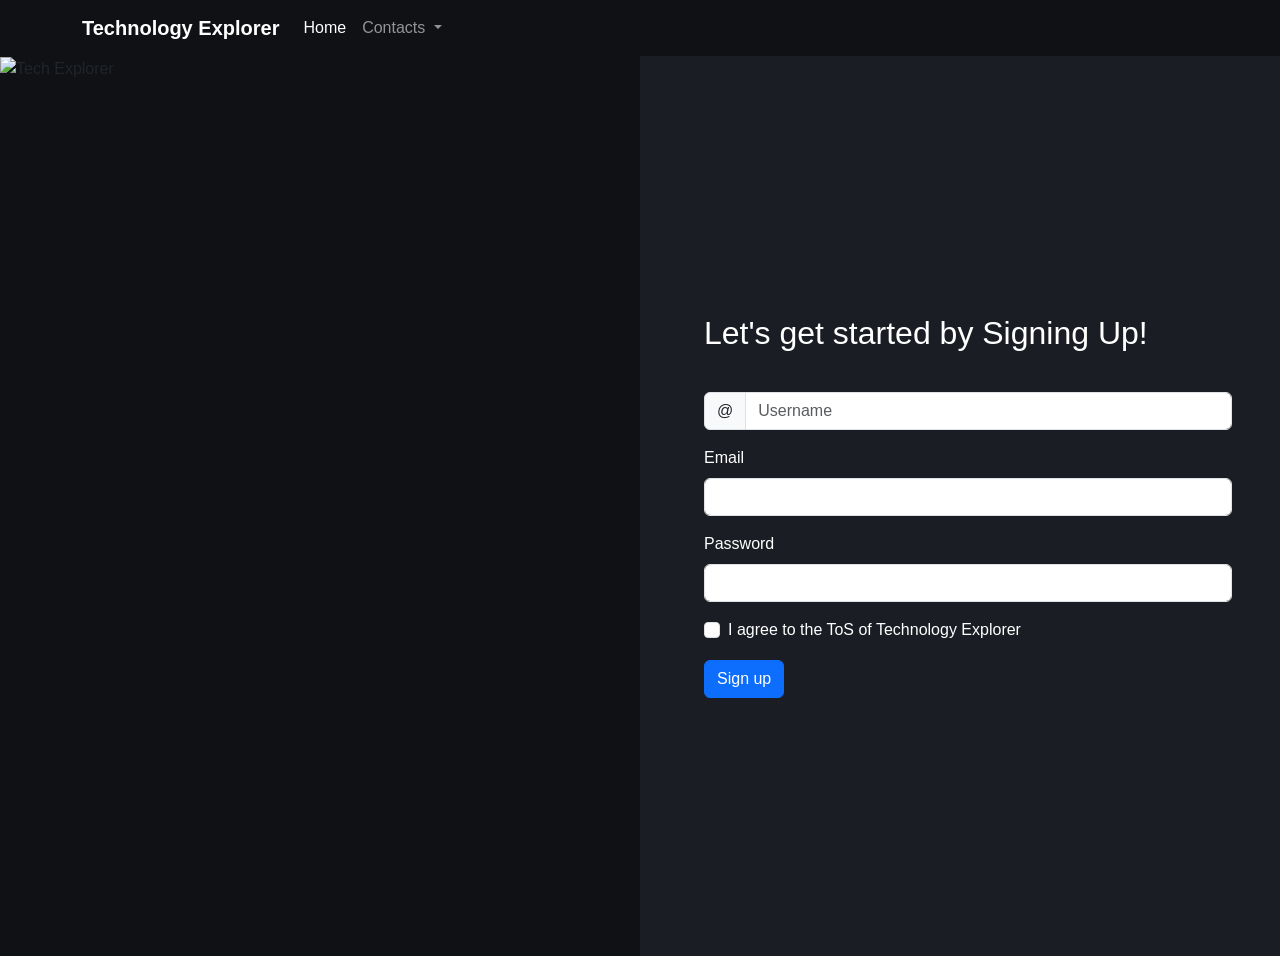
==== index.html @ 19c0ed14 "Add files via upload" ====
<!DOCTYPE html>
<html lang="en">

<head>
    <meta charset="UTF-8">
    <meta name="viewport" content="width=device-width, initial-scale=1.0">
    <title>Register</title>
    <link rel="stylesheet" href="style2.css">
    <link href="https://cdn.jsdelivr.net/npm/bootstrap@5.3.8/dist/css/bootstrap.min.css" rel="stylesheet"
        integrity="sha384-sRIl4kxILFvY47J16cr9ZwB07vP4J8+LH7qKQnuqkuIAvNWLzeN8tE5YBujZqJLB" crossorigin="anonymous">

    <style>
        * {
            font-family: 'Segoe UI', Tahoma, Geneva, Verdana, sans-serif;
        }

        .bg-dark-tech {
            background-color: #0f1115;
        }

        body {
            background-color: #0f1115;
        }

        .bg-dark-secondary {
            background-color: #1a1d23;
        }
    </style>
</head>

<body>
    <nav class="navbar navbar-expand-lg navbar-dark bg-dark-tech sticky-top">
        <!--
      navbar-dark -> use white text for nav
      bg-dark-tech -> custom dark background
      sticky-top -> keep navbar fixed
    -->
        <div class="container">
            <a class="navbar-brand fw-semibold" href="#">Technology Explorer</a>

            <button class="navbar-toggler border-0" type="button" data-bs-toggle="collapse"
                data-bs-target="#navbarSupportedContent" aria-controls="navbarSupportedContent" aria-expanded="false"
                aria-label="Toggle navigation">
                <span class="navbar-toggler-icon"></span>
            </button>

            <div class="collapse navbar-collapse" id="navbarSupportedContent">
                <ul class="navbar-nav d-flex w-100">
                    <li class="nav-item">
                        <a class="nav-link active" aria-current="page" href="#">Home</a>
                    </li>

                    <li class="nav-item dropdown">
                        <a class="nav-link dropdown-toggle" href="#" role="button" data-bs-toggle="dropdown"
                            aria-expanded="false">
                            Contacts
                        </a>
                        <ul class="dropdown-menu">
                            <li><a class="dropdown-item" href="#">Youtube</a></li>
                            <li><a class="dropdown-item" href="#">Instagram</a></li>
                        </ul>
                    </li>
                </ul>
            </div>
        </div>
    </nav>

    <div class="container-fluid min-vh-100">
        <div class="row min-vh-100">
            <div class="col-md-6 order-last bg-dark-secondary d-flex align-items-center justify-content-end p-5">
                <form class="row g-3 w-100 ms-auto">
                    <div class="col-12">
                        <h2 class="text-white mb-4">Let's get started by Signing Up!</h2>
                    </div>
                    <div class="col-12">
                        <label class="visually-hidden" for="autoSizingInputGroup">Username</label>
                        <div class="input-group">
                            <div class="input-group-text">@</div>
                            <input type="text" class="form-control" id="username" placeholder="Username">
                        </div>
                    </div>
                    <div class="col-12">
                        <label for="inputEmail4" class="form-label text-white">Email</label>
                        <input type="email" class="form-control" id="inputEmail4">
                    </div>
                    <div class="col-12">
                        <label for="inputPassword4" class="form-label text-white">Password</label>
                        <input type="password" class="form-control" id="inputPassword4">
                    </div>
                    <div class="col-12">
                        <div class="form-check">
                            <input class="form-check-input" type="checkbox" id="gridCheck">
                            <label class="form-check-label text-white" for="gridCheck">
                                I agree to the ToS of Technology Explorer
                            </label>
                        </div>
                    </div>
                    <div class="col-12">
                        <button type="submit" class="btn btn-primary">Sign up</button>
                    </div>
                </form>
            </div>
            <div class="col-md-6 p-0">
                <img src="/Register/img/background3.gif" alt="Tech Explorer" class="w-100 h-100 object-fit-cover">
            </div>
        </div>
    </div>

    <script src="app.js"></script>
    <script src="https://cdn.jsdelivr.net/npm/bootstrap@5.3.8/dist/js/bootstrap.bundle.min.js"
        integrity="sha384-FKyoEForCGlyvwx9Hj09JcYn3nv7wiPVlz7YYwJrWVcXK/BmnVDxM+D2scQbITxI"
        crossorigin="anonymous"></script>
</body>

</html>
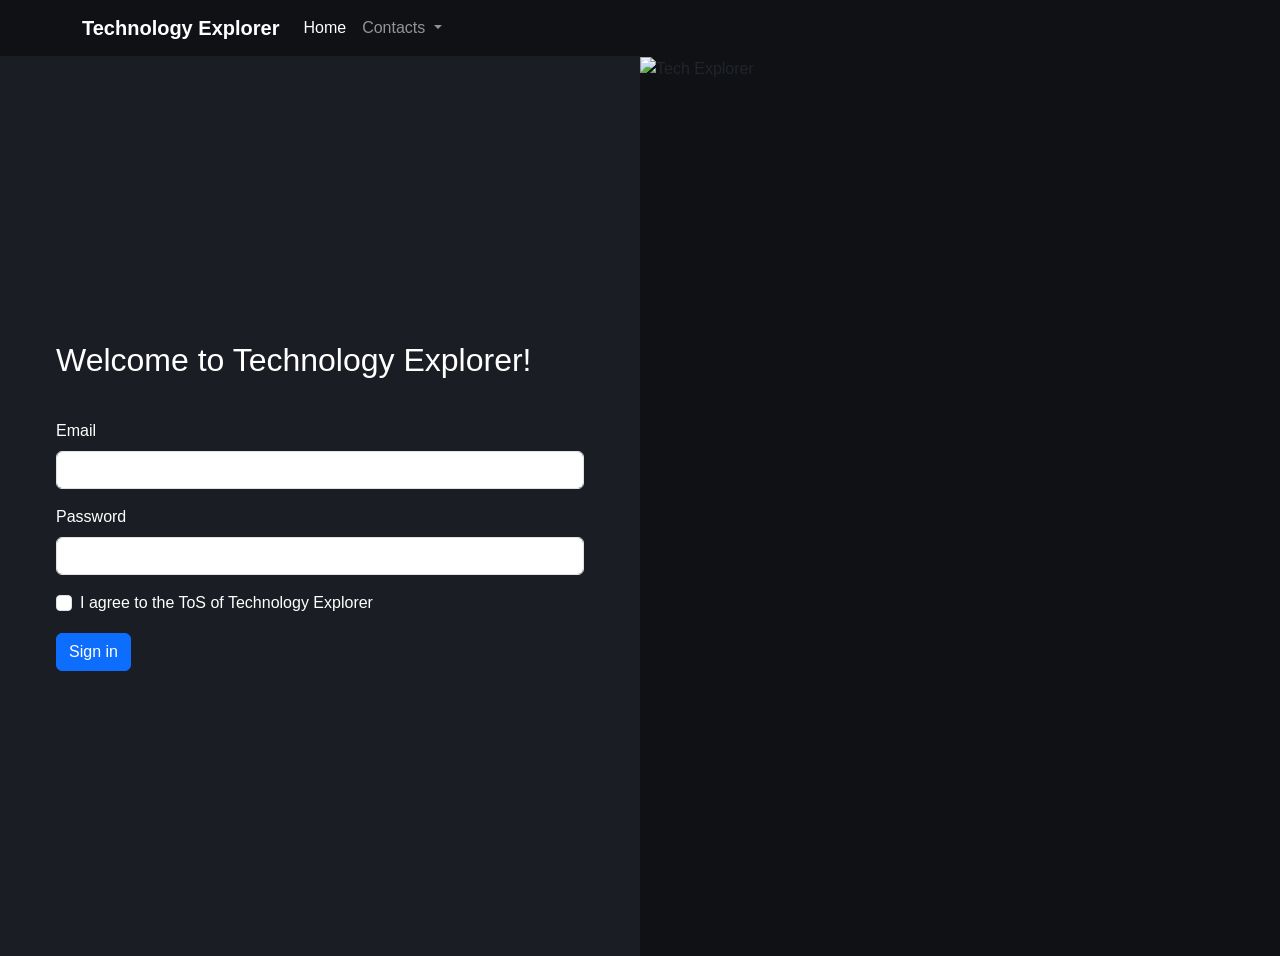
==== commit 306a7d67: "Add files via upload" ====
--- a/index.html
+++ b/index.html
@@ -4,7 +4,7 @@
 <head>
     <meta charset="UTF-8">
     <meta name="viewport" content="width=device-width, initial-scale=1.0">
-    <title>Register</title>
+    <title>Login</title>
     <link rel="stylesheet" href="style2.css">
     <link href="https://cdn.jsdelivr.net/npm/bootstrap@5.3.8/dist/css/bootstrap.min.css" rel="stylesheet"
         integrity="sha384-sRIl4kxILFvY47J16cr9ZwB07vP4J8+LH7qKQnuqkuIAvNWLzeN8tE5YBujZqJLB" crossorigin="anonymous">
@@ -67,17 +67,10 @@
 
     <div class="container-fluid min-vh-100">
         <div class="row min-vh-100">
-            <div class="col-md-6 order-last bg-dark-secondary d-flex align-items-center justify-content-end p-5">
-                <form class="row g-3 w-100 ms-auto">
+            <div class="col-md-6 bg-dark-secondary d-flex align-items-center justify-content-center p-5">
+                <form class="row g-3 w-100">
                     <div class="col-12">
-                        <h2 class="text-white mb-4">Let's get started by Signing Up!</h2>
-                    </div>
-                    <div class="col-12">
-                        <label class="visually-hidden" for="autoSizingInputGroup">Username</label>
-                        <div class="input-group">
-                            <div class="input-group-text">@</div>
-                            <input type="text" class="form-control" id="username" placeholder="Username">
-                        </div>
+                        <h2 class="text-white mb-4">Welcome to Technology Explorer!</h2>
                     </div>
                     <div class="col-12">
                         <label for="inputEmail4" class="form-label text-white">Email</label>
@@ -96,13 +89,15 @@
                         </div>
                     </div>
                     <div class="col-12">
-                        <button type="submit" class="btn btn-primary">Sign up</button>
+                        <button type="submit" class="btn btn-primary">Sign in</button>
                     </div>
                 </form>
             </div>
+
             <div class="col-md-6 p-0">
-                <img src="/Register/img/background3.gif" alt="Tech Explorer" class="w-100 h-100 object-fit-cover">
+                <img src="/Login/img/background2.gif" alt="Tech Explorer" class="w-100 h-100 object-fit-cover">
             </div>
+
         </div>
     </div>
 
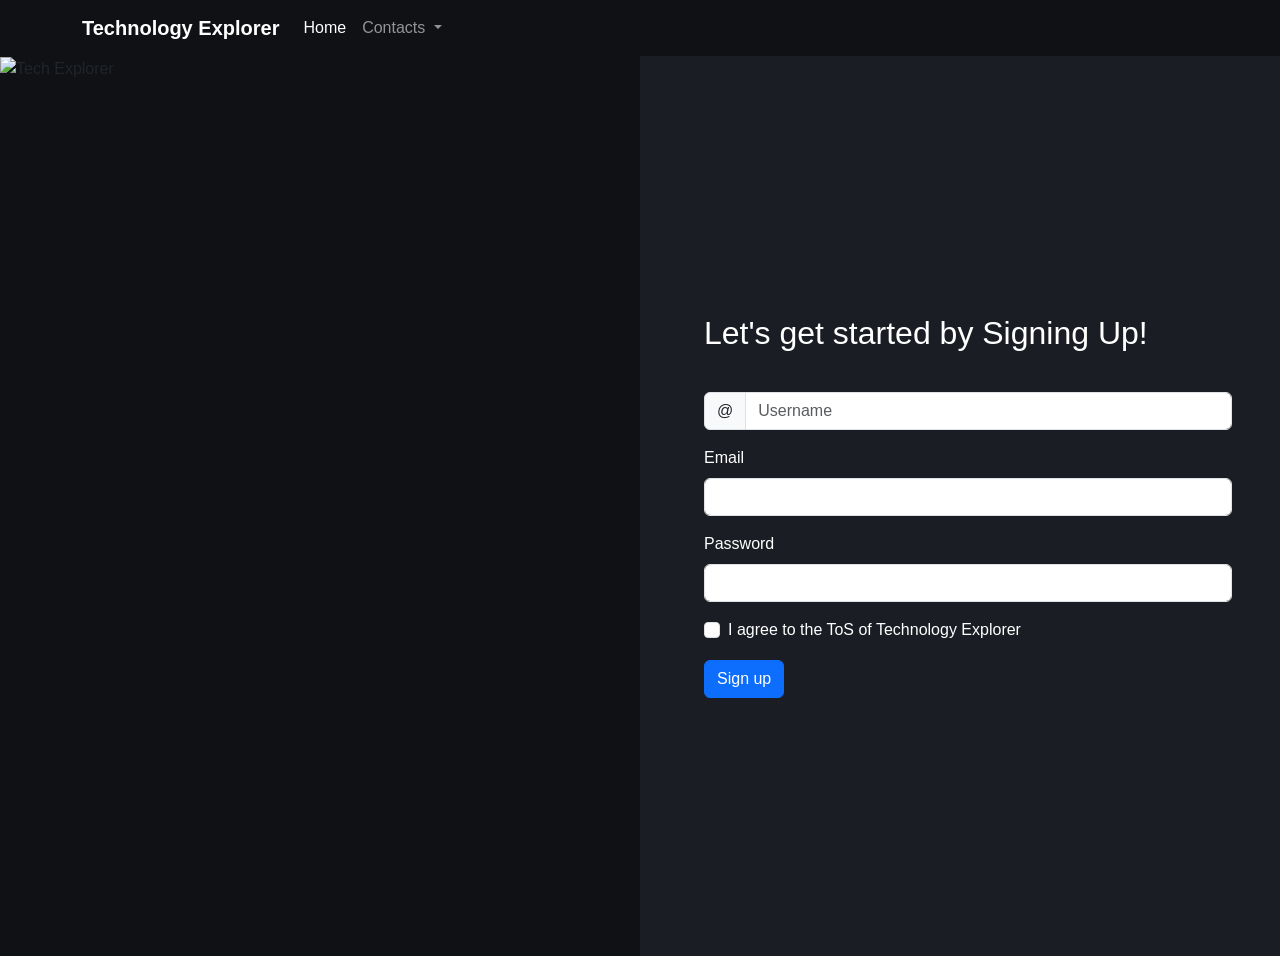
==== commit 54eaeab0: "Add files via upload" ====
--- a/index.html
+++ b/index.html
@@ -4,7 +4,7 @@
 <head>
     <meta charset="UTF-8">
     <meta name="viewport" content="width=device-width, initial-scale=1.0">
-    <title>Login</title>
+    <title>Register</title>
     <link rel="stylesheet" href="style2.css">
     <link href="https://cdn.jsdelivr.net/npm/bootstrap@5.3.8/dist/css/bootstrap.min.css" rel="stylesheet"
         integrity="sha384-sRIl4kxILFvY47J16cr9ZwB07vP4J8+LH7qKQnuqkuIAvNWLzeN8tE5YBujZqJLB" crossorigin="anonymous">
@@ -67,10 +67,17 @@
 
     <div class="container-fluid min-vh-100">
         <div class="row min-vh-100">
-            <div class="col-md-6 bg-dark-secondary d-flex align-items-center justify-content-center p-5">
-                <form class="row g-3 w-100">
+            <div class="col-md-6 order-last bg-dark-secondary d-flex align-items-center justify-content-end p-5">
+                <form class="row g-3 w-100 ms-auto">
                     <div class="col-12">
-                        <h2 class="text-white mb-4">Welcome to Technology Explorer!</h2>
+                        <h2 class="text-white mb-4">Let's get started by Signing Up!</h2>
+                    </div>
+                    <div class="col-12">
+                        <label class="visually-hidden" for="autoSizingInputGroup">Username</label>
+                        <div class="input-group">
+                            <div class="input-group-text">@</div>
+                            <input type="text" class="form-control" id="username" placeholder="Username">
+                        </div>
                     </div>
                     <div class="col-12">
                         <label for="inputEmail4" class="form-label text-white">Email</label>
@@ -89,15 +96,13 @@
                         </div>
                     </div>
                     <div class="col-12">
-                        <button type="submit" class="btn btn-primary">Sign in</button>
+                        <button type="submit" class="btn btn-primary">Sign up</button>
                     </div>
                 </form>
             </div>
-
             <div class="col-md-6 p-0">
-                <img src="/Login/img/background2.gif" alt="Tech Explorer" class="w-100 h-100 object-fit-cover">
+                <img src="/Register/img/background3.gif" alt="Tech Explorer" class="w-100 h-100 object-fit-cover">
             </div>
-
         </div>
     </div>
 
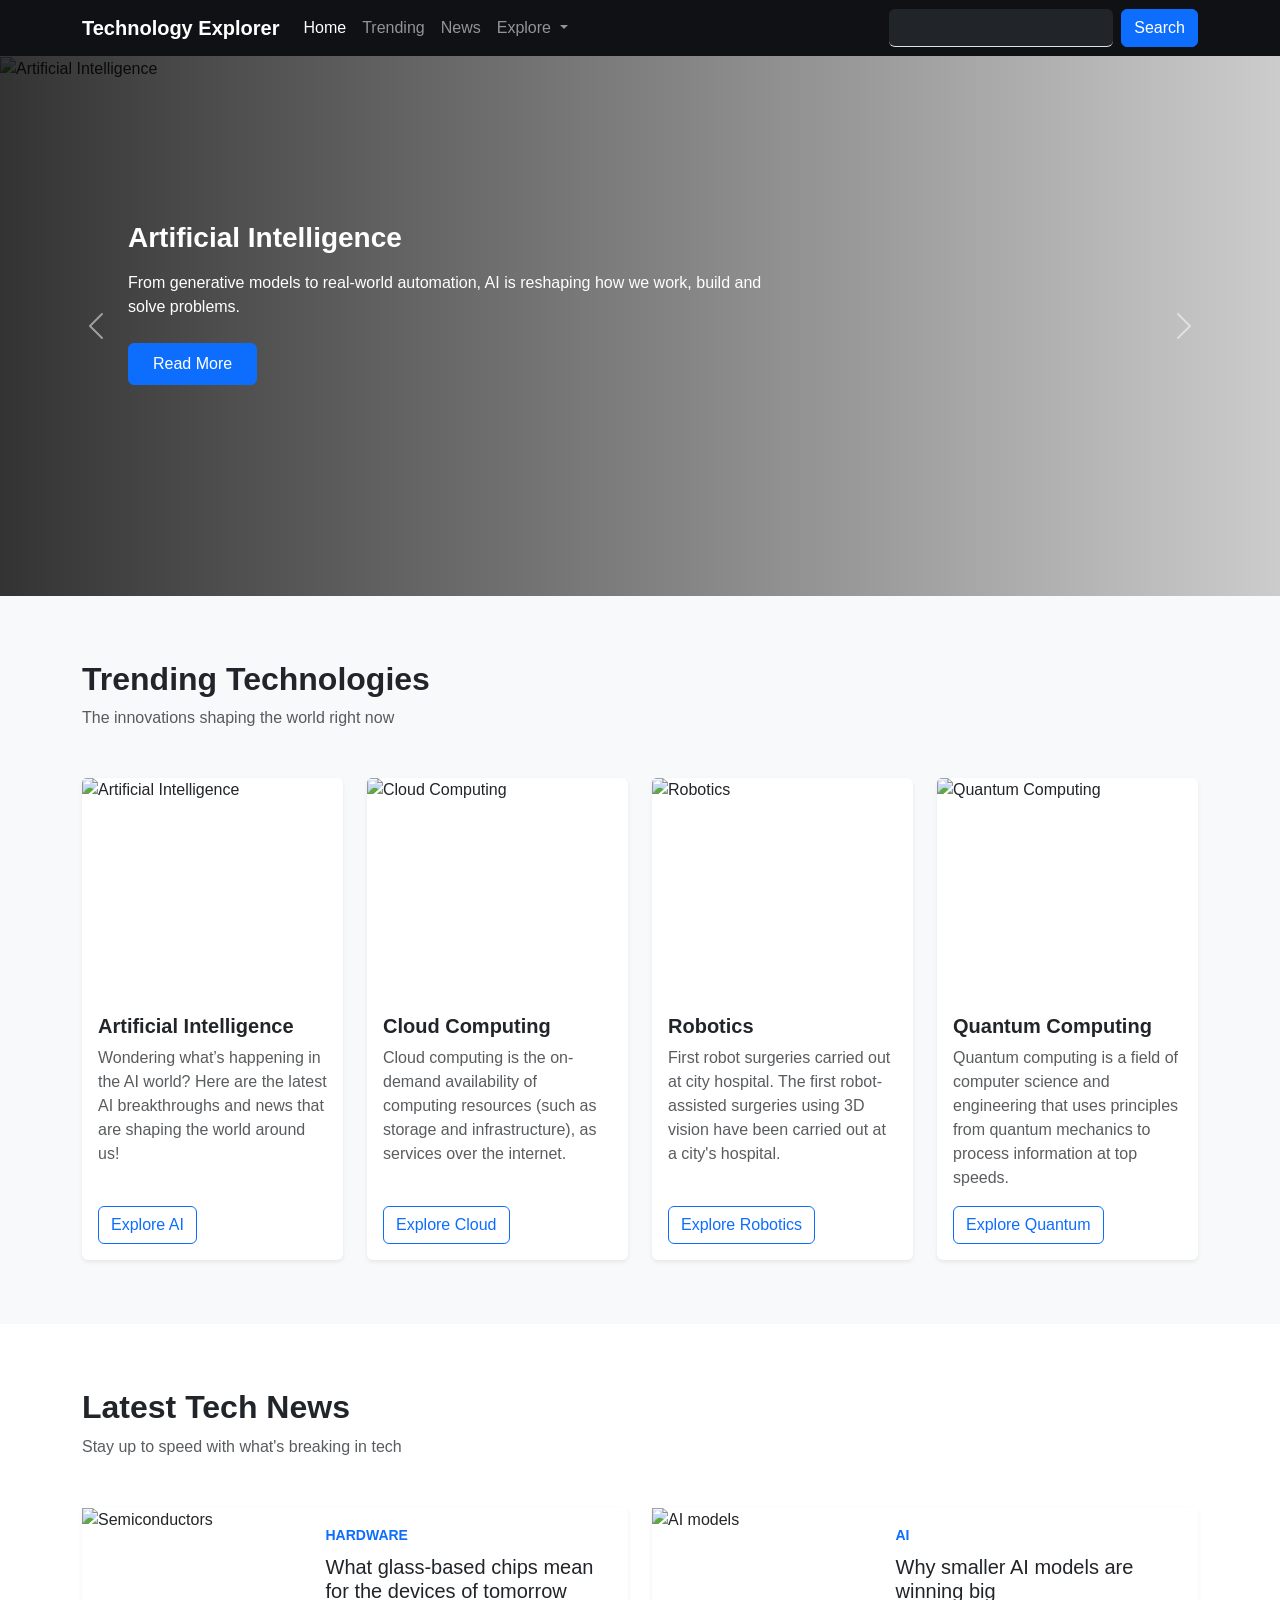
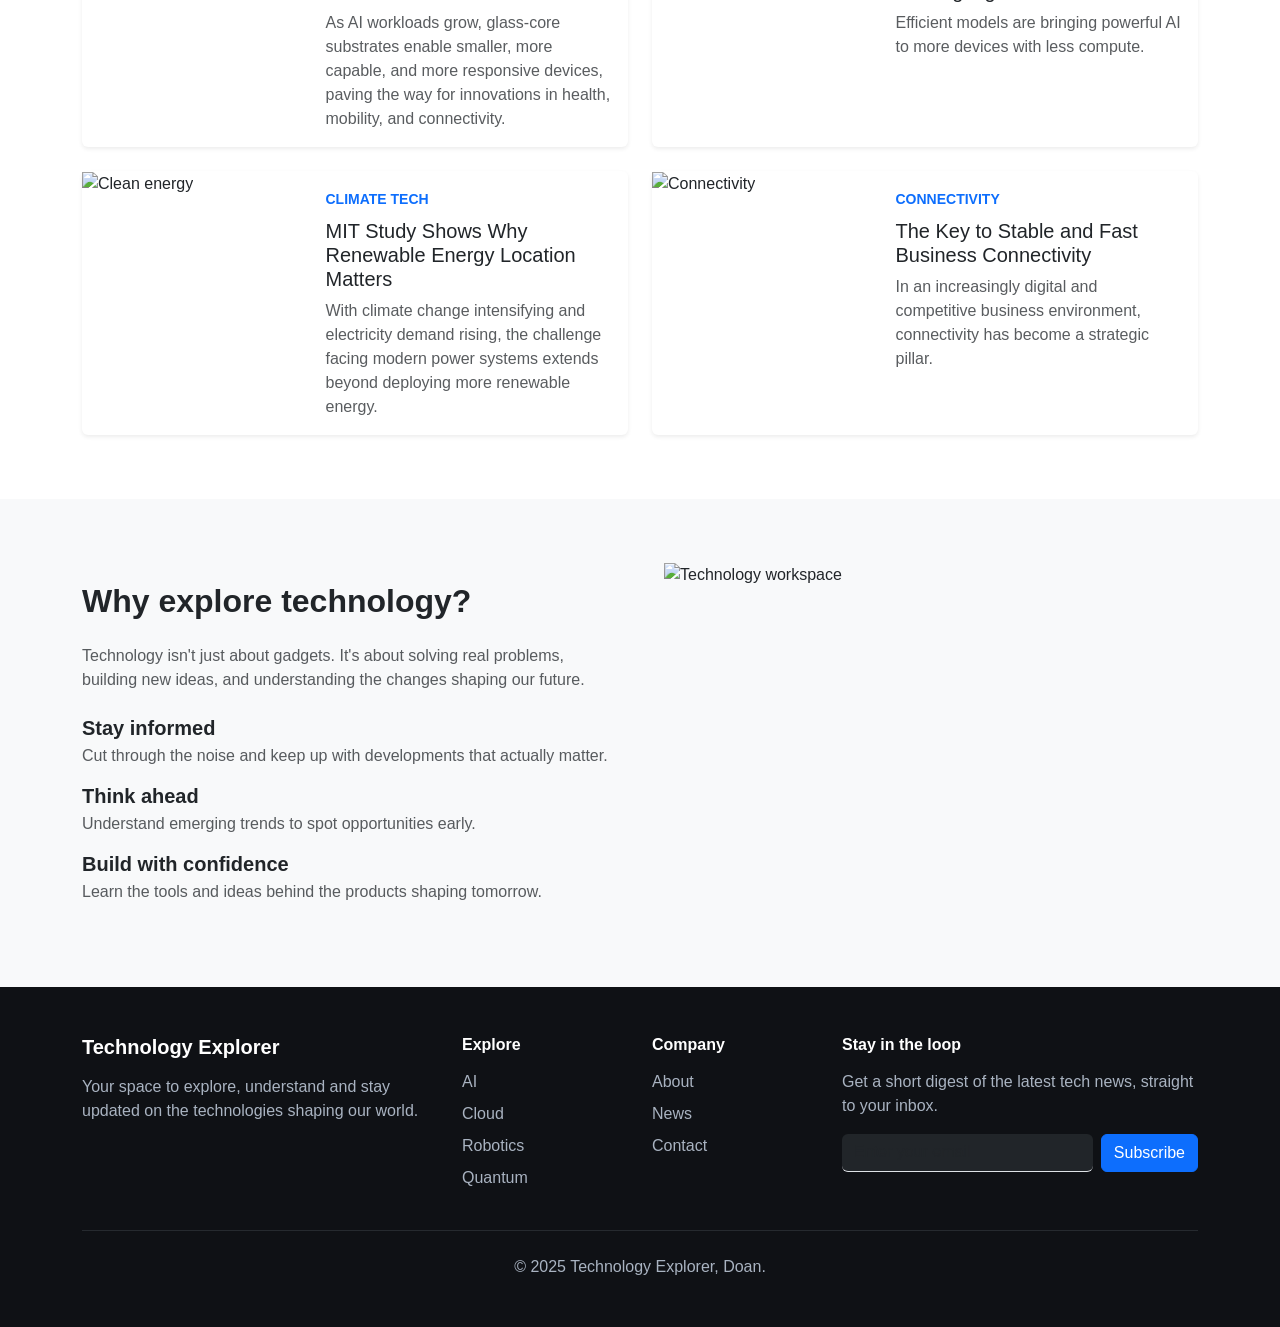
==== commit 9e396798: "chuyen file" ====
--- a/index.html
+++ b/index.html
@@ -1,115 +1,476 @@
-<!DOCTYPE html>
-<html lang="en">
-
-<head>
-    <meta charset="UTF-8">
-    <meta name="viewport" content="width=device-width, initial-scale=1.0">
-    <title>Register</title>
-    <link rel="stylesheet" href="style2.css">
-    <link href="https://cdn.jsdelivr.net/npm/bootstrap@5.3.8/dist/css/bootstrap.min.css" rel="stylesheet"
-        integrity="sha384-sRIl4kxILFvY47J16cr9ZwB07vP4J8+LH7qKQnuqkuIAvNWLzeN8tE5YBujZqJLB" crossorigin="anonymous">
-
-    <style>
-        * {
-            font-family: 'Segoe UI', Tahoma, Geneva, Verdana, sans-serif;
-        }
-
-        .bg-dark-tech {
-            background-color: #0f1115;
-        }
-
-        body {
-            background-color: #0f1115;
-        }
-
-        .bg-dark-secondary {
-            background-color: #1a1d23;
-        }
-    </style>
-</head>
-
-<body>
-    <nav class="navbar navbar-expand-lg navbar-dark bg-dark-tech sticky-top">
-        <!--
-      navbar-dark -> use white text for nav
-      bg-dark-tech -> custom dark background
-      sticky-top -> keep navbar fixed
-    -->
-        <div class="container">
-            <a class="navbar-brand fw-semibold" href="#">Technology Explorer</a>
-
-            <button class="navbar-toggler border-0" type="button" data-bs-toggle="collapse"
-                data-bs-target="#navbarSupportedContent" aria-controls="navbarSupportedContent" aria-expanded="false"
-                aria-label="Toggle navigation">
-                <span class="navbar-toggler-icon"></span>
-            </button>
-
-            <div class="collapse navbar-collapse" id="navbarSupportedContent">
-                <ul class="navbar-nav d-flex w-100">
-                    <li class="nav-item">
-                        <a class="nav-link active" aria-current="page" href="#">Home</a>
-                    </li>
-
-                    <li class="nav-item dropdown">
-                        <a class="nav-link dropdown-toggle" href="#" role="button" data-bs-toggle="dropdown"
-                            aria-expanded="false">
-                            Contacts
-                        </a>
-                        <ul class="dropdown-menu">
-                            <li><a class="dropdown-item" href="#">Youtube</a></li>
-                            <li><a class="dropdown-item" href="#">Instagram</a></li>
-                        </ul>
-                    </li>
-                </ul>
-            </div>
-        </div>
-    </nav>
-
-    <div class="container-fluid min-vh-100">
-        <div class="row min-vh-100">
-            <div class="col-md-6 order-last bg-dark-secondary d-flex align-items-center justify-content-end p-5">
-                <form class="row g-3 w-100 ms-auto">
-                    <div class="col-12">
-                        <h2 class="text-white mb-4">Let's get started by Signing Up!</h2>
-                    </div>
-                    <div class="col-12">
-                        <label class="visually-hidden" for="autoSizingInputGroup">Username</label>
-                        <div class="input-group">
-                            <div class="input-group-text">@</div>
-                            <input type="text" class="form-control" id="username" placeholder="Username">
-                        </div>
-                    </div>
-                    <div class="col-12">
-                        <label for="inputEmail4" class="form-label text-white">Email</label>
-                        <input type="email" class="form-control" id="inputEmail4">
-                    </div>
-                    <div class="col-12">
-                        <label for="inputPassword4" class="form-label text-white">Password</label>
-                        <input type="password" class="form-control" id="inputPassword4">
-                    </div>
-                    <div class="col-12">
-                        <div class="form-check">
-                            <input class="form-check-input" type="checkbox" id="gridCheck">
-                            <label class="form-check-label text-white" for="gridCheck">
-                                I agree to the ToS of Technology Explorer
-                            </label>
-                        </div>
-                    </div>
-                    <div class="col-12">
-                        <button type="submit" class="btn btn-primary">Sign up</button>
-                    </div>
-                </form>
-            </div>
-            <div class="col-md-6 p-0">
-                <img src="/Register/img/background3.gif" alt="Tech Explorer" class="w-100 h-100 object-fit-cover">
-            </div>
-        </div>
-    </div>
-
-    <script src="app.js"></script>
-    <script src="https://cdn.jsdelivr.net/npm/bootstrap@5.3.8/dist/js/bootstrap.bundle.min.js"
-        integrity="sha384-FKyoEForCGlyvwx9Hj09JcYn3nv7wiPVlz7YYwJrWVcXK/BmnVDxM+D2scQbITxI"
-        crossorigin="anonymous"></script>
-</body>
-
+<!DOCTYPE html>
+<html lang="en">
+
+<head>
+    <meta charset="UTF-8">
+    <meta name="viewport" content="width=device-width, initial-scale=1.0">
+    <title>Technology Explorer</title>
+    <link href="https://cdn.jsdelivr.net/npm/bootstrap@5.3.8/dist/css/bootstrap.min.css" rel="stylesheet">
+    <style>
+        * {
+            font-family: 'Segoe UI', Tahoma, Geneva, Verdana, sans-serif;
+        }
+
+        .carousel-item {
+            height: 70vh;
+            min-height: 480px;
+        }
+
+        .carousel-item img {
+            height: 100%;
+            width: 100%;
+            object-fit: cover;
+            /*image will stretch without this*/
+            object-position: center;
+        }
+
+        .carousel-overlay {
+            position: absolute;
+            inset: 0;
+            /*sets top, right, bottom, and left to 0.*/
+            background: linear-gradient(to right, rgba(0, 0, 0, 0.8), rgba(0, 0, 0, 0.2));
+            /*Starts shadow at 0.8 trans -> 0.2 trans, from left to right*/
+        }
+
+        .carousel-caption {
+            position: absolute;
+            top: 50%;
+            left: 10%;
+            right: 10%;
+            transform: translateY(-50%);
+            /*moves the element UP by 50% of its own height.*/
+            text-align: left;
+            z-index: 2;
+            /* Higher z-index -> appears on top.*/
+            max-width: 640px;
+        }
+
+        .section-padding {
+            padding: 64px 0;
+        }
+
+        .card-img-top {
+            height: 220px;
+            object-fit: cover;
+        }
+
+        .bg-dark-tech {
+            background-color: #0f1115;
+        }
+
+        .text-muted-light {
+            color: #a9b3c1;
+            /*custom light gray color for footer text.*/
+        }
+
+        .carousel-item {
+            height: 60vh;
+            min-height: 420px;
+        }
+
+        .carousel-caption h2 {
+            font-size: 28px;
+        }
+
+        .carousel-caption p {
+            font-size: 16px;
+        }
+    </style>
+</head>
+
+<body>
+    <nav class="navbar navbar-expand-lg navbar-dark bg-dark-tech sticky-top">
+        <!--
+      navbar-dark -> use white text for nav
+      bg-dark-tech -> custom dark background
+      sticky-top -> keep navbar fixed
+    -->
+        <div class="container">
+            <a class="navbar-brand fw-semibold" href="#">Technology Explorer</a>
+
+            <button class="navbar-toggler border-0" type="button" data-bs-toggle="collapse"
+                data-bs-target="#navbarSupportedContent" aria-controls="navbarSupportedContent" aria-expanded="false"
+                aria-label="Toggle navigation">
+                <span class="navbar-toggler-icon"></span>
+            </button>
+
+            <div class="collapse navbar-collapse" id="navbarSupportedContent">
+                <ul class="navbar-nav me-auto mb-2 mb-lg-0">
+                    <li class="nav-item">
+                        <a class="nav-link active" aria-current="page" href="#">Home</a>
+                    </li>
+
+                    <li class="nav-item">
+                        <a class="nav-link" href="#trending">Trending</a>
+                        <!--href="#trending" -> go to trending part-->
+                    </li>
+
+                    <li class="nav-item">
+                        <a class="nav-link" href="#news">News</a>
+                    </li>
+
+                    <li class="nav-item dropdown">
+                        <a class="nav-link dropdown-toggle" href="#" role="button" data-bs-toggle="dropdown"
+                            aria-expanded="false">
+                            Explore
+                        </a>
+                        <ul class="dropdown-menu">
+                            <li><a class="dropdown-item" href="#trending">Artificial Intelligence</a></li>
+                            <li><a class="dropdown-item" href="#trending">Cloud Computing</a></li>
+                            <li><a class="dropdown-item" href="#trending">Robotics</a></li>
+                            <li><a class="dropdown-item" href="#trending">Quantum Computing</a></li>
+                        </ul>
+                    </li>
+                </ul>
+
+                <form class="d-flex" role="search">
+                    <input class="form-control me-2 bg-dark text-white border-0 border-bottom" type="search"
+                        placeholder="Search tech..." aria-label="Search">
+                    <button class="btn btn-primary" type="submit">Search</button>
+                </form>
+            </div>
+        </div>
+    </nav>
+
+    <div id="techCarousel" class="carousel slide" data-bs-ride="carousel">
+        <div class="carousel-inner">
+            <div class="carousel-item active">
+                <div class="carousel-overlay"></div>
+                <img src="https://images.unsplash.com/photo-1677442136019-21780ecad995?q=80&w=1932&auto=format&fit=crop&ixlib=rb-4.1.0&ixid=M3wxMjA3fDB8MHxwaG90by1wYWdlfHx8fGVufDB8fHx8fA%3D%3D"
+                    alt="Artificial Intelligence">
+
+                <div class="carousel-caption">
+                    <h2 class="fw-bold display-6">Artificial Intelligence</h2>
+                    <p class="mt-3 mb-4">
+                        From generative models to real-world automation, AI is reshaping how we work, build and solve
+                        problems.
+                    </p>
+
+                    <a href="#trending" class="btn btn-primary px-4 py-2">Read More</a>
+                </div>
+            </div>
+
+            <div class="carousel-item">
+                <div class="carousel-overlay"></div>
+                <img src="https://images.unsplash.com/photo-1635070041078-e363dbe005cb?q=80&w=2070&auto=format&fit=crop&ixlib=rb-4.1.0&ixid=M3wxMjA3fDB8MHxwaG90by1wYWdlfHx8fGVufDB8fHx8fA%3D%3D"
+                    alt="Quantum Computing">
+                <div class="carousel-caption">
+                    <h2 class="fw-bold display-6">Quantum Computing</h2>
+                    <p class="mt-3 mb-4">
+                        A new era of computing is on the horizon, built to tackle problems classical systems can't.
+                    </p>
+                    <a href="#trending" class="btn btn-primary px-4 py-2">Read More</a>
+                </div>
+            </div>
+
+            <div class="carousel-item">
+                <div class="carousel-overlay"></div>
+                <img src="https://tse3.mm.bing.net/th/id/OIP.7X_3R502UFDMHJTfJCNj-gHaEK?r=0&rs=1&pid=ImgDetMain&o=7&rm=3"
+                    alt="Robotics">
+                <div class="carousel-caption">
+                    <h2 class="fw-bold display-6">Robotics & Automation</h2>
+                    <p class="mt-3 mb-4">
+                        Smarter machines are helping industries move faster, safer and more efficiently than ever
+                        before.
+                    </p>
+                    <a href="#trending" class="btn btn-primary px-4 py-2">Read More</a>
+                </div>
+            </div>
+        </div>
+
+        <button class="carousel-control-prev" type="button" data-bs-target="#techCarousel" data-bs-slide="prev">
+            <span class="carousel-control-prev-icon" aria-hidden="true"></span>
+            <span class="visually-hidden">Previous</span>
+        </button>
+
+        <button class="carousel-control-next" type="button" data-bs-target="#techCarousel" data-bs-slide="next">
+            <span class="carousel-control-next-icon" aria-hidden="true"></span>
+            <span class="visually-hidden">Next</span>
+        </button>
+    </div>
+
+    <section id="trending" class="section-padding bg-light">
+        <div class="container">
+
+            <div class="mb-5">
+                <h2 class="fw-bold">Trending Technologies</h2>
+                <p class="text-muted mb-0">The innovations shaping the world right now</p>
+            </div>
+
+            <div class="row g-4">
+
+                <div class="col-12 col-md-6 col-lg-3">
+                    <div class="card h-100 border-0 shadow-sm">
+                        <img src="https://tse4.mm.bing.net/th/id/OIP.AUTrbjzBq8rpKgH5YDznbAHaEK?r=0&rs=1&pid=ImgDetMain&o=7&rm=3"
+                            class="card-img-top" alt="Artificial Intelligence">
+                        <div class="card-body d-flex flex-column">
+                            <h5 class="card-title fw-semibold">Artificial Intelligence</h5>
+                            <p class="card-text text-muted">
+                                Wondering what’s happening in the AI world? Here are the latest AI breakthroughs and
+                                news that are shaping the world around us!
+                            </p>
+                            <a href="https://www.crescendo.ai/news/latest-ai-news-and-updates"
+                                class="btn btn-outline-primary mt-auto align-self-start">Explore AI</a>
+                        </div>
+                    </div>
+                </div>
+
+                <div class="col-12 col-md-6 col-lg-3">
+                    <div class="card h-100 border-0 shadow-sm">
+                        <img src="https://encrypted-tbn0.gstatic.com/images?q=tbn:ANd9GcRYUytyQgMm3KzVTGb_nZ5KayHRBo7Mnw_5k4bYDZjKAKtHzlSgUD7B3kQ&s=10"
+                            class="card-img-top" alt="Cloud Computing">
+                        <div class="card-body d-flex flex-column">
+                            <h5 class="card-title fw-semibold">Cloud Computing</h5>
+                            <p class="card-text text-muted">
+                                Cloud computing is the on-demand availability of computing resources (such as storage
+                                and infrastructure), as services over the internet.
+                            </p>
+                            <a href="https://cloud.google.com/learn/what-is-cloud-computing"
+                                class="btn btn-outline-primary mt-auto align-self-start">Explore Cloud</a>
+                        </div>
+                    </div>
+                </div>
+
+                <div class="col-12 col-md-6 col-lg-3">
+                    <div class="card h-100 border-0 shadow-sm">
+                        <img src="https://images.unsplash.com/photo-1518314916381-77a37c2a49ae?q=80&w=2071&auto=format&fit=crop&ixlib=rb-4.1.0&ixid=M3wxMjA3fDB8MHxwaG90by1wYWdlfHx8fGVufDB8fHx8fA%3D%3D"
+                            class="card-img-top" alt="Robotics">
+                        <div class="card-body d-flex flex-column">
+                            <h5 class="card-title fw-semibold">Robotics</h5>
+                            <p class="card-text text-muted">
+                                First robot surgeries carried out at city hospital. The first robot-assisted surgeries
+                                using 3D vision have been carried out at a city's hospital.
+                            </p>
+                            <a href="https://www.bbc.com/news/articles/cr7k55073k3o"
+                                class="btn btn-outline-primary mt-auto align-self-start">Explore Robotics</a>
+                        </div>
+                    </div>
+                </div>
+
+                <div class="col-12 col-md-6 col-lg-3">
+                    <div class="card h-100 border-0 shadow-sm">
+                        <img src="https://images.unsplash.com/photo-1639815188546-c43c240ff4df?q=80&w=1932&auto=format&fit=crop&ixlib=rb-4.1.0&ixid=M3wxMjA3fDB8MHxwaG90by1wYWdlfHx8fGVufDB8fHx8fA%3D%3D"
+                            class="card-img-top" alt="Quantum Computing">
+                        <div class="card-body d-flex flex-column">
+                            <h5 class="card-title fw-semibold">Quantum Computing</h5>
+                            <p class="card-text text-muted">
+                                Quantum computing is a field of computer science and engineering that uses
+                                principles from quantum mechanics to process information at top speeds.
+                            </p>
+                            <a href="https://www.ibm.com/think/topics/quantum-computing"
+                                class="btn btn-outline-primary mt-auto align-self-start">Explore Quantum</a>
+                        </div>
+                    </div>
+                </div>
+            </div>
+        </div>
+    </section>
+
+    <section id="news" class="section-padding">
+        <div class="container">
+            <div class="mb-5">
+                <h2 class="fw-bold">Latest Tech News</h2>
+                <p class="text-muted mb-0">Stay up to speed with what's breaking in tech</p>
+            </div>
+
+            <div class="row g-4">
+                <div class="col-12 col-lg-6">
+
+                    <div class="card h-100 border-0 shadow-sm"> 
+                        <div class="row g-0 h-100">
+                            <div class="col-md-5">
+                                <img src="https://images.unsplash.com/photo-1550751827-4bd374c3f58b?q=80&w=2070&auto=format&fit=crop&ixlib=rb-4.1.0&ixid=M3wxMjA3fDB8MHxwaG90by1wYWdlfHx8fGVufDB8fHx8fA%3D%3D"
+                                    class="img-fluid h-100 w-100" style="object-fit: cover;" alt="Semiconductors">
+                            </div>
+
+                            <div class="col-md-7">
+                                <div class="card-body">
+                                    <span class="text-primary small fw-semibold">HARDWARE</span>
+                                    <a class="card-title h5 mt-2 d-block text-dark text-decoration-none"
+                                        href="https://www.schott.com/en-gb/solutions-magazine/semicon/future-tech-built-on-glass">What
+                                        glass-based chips mean for the devices of tomorrow</a>
+                                    <p class="card-text text-muted">
+                                        As AI workloads grow, glass-core substrates enable smaller, more capable, and
+                                        more responsive devices, paving the way for innovations in health, mobility, and
+                                        connectivity.
+                                    </p>
+                                </div>
+                            </div>
+                        </div>
+                    </div>
+                </div>
+
+                <div class="col-12 col-lg-6">
+                    <div class="card h-100 border-0 shadow-sm">
+                        <div class="row g-0 h-100">
+                            <div class="col-md-5">
+                                <img src="https://images.unsplash.com/photo-1516110833967-0b5716ca1387?q=80&w=1974&auto=format&fit=crop&ixlib=rb-4.1.0&ixid=M3wxMjA3fDB8MHxwaG90by1wYWdlfHx8fGVufDB8fHx8fA%3D%3D"
+                                    class="img-fluid h-100 w-100" style="object-fit: cover;" alt="AI models">
+                            </div>
+                            <div class="col-md-7">
+                                <div class="card-body">
+                                    <span class="text-primary small fw-semibold">AI</span>
+                                    <a class="card-title h5 mt-2 d-block text-dark text-decoration-none"
+                                        href="https://www.okoone.com/spark/product-design-research/why-smaller-ai-models-are-winning-big/">Why
+                                        smaller AI models are winning big</a>
+                                    <p class="card-text text-muted">
+                                        Efficient models are bringing powerful AI to more devices with less compute.
+                                    </p>
+                                </div>
+                            </div>
+                        </div>
+                    </div>
+                </div>
+
+                <div class="col-12 col-lg-6">
+                    <div class="card h-100 border-0 shadow-sm">
+                        <div class="row g-0 h-100">
+                            <div class="col-md-5">
+                                <img src="https://images.unsplash.com/photo-1614064641938-3bbee52942c7?q=80&w=2070&auto=format&fit=crop&ixlib=rb-4.1.0&ixid=M3wxMjA3fDB8MHxwaG90by1wYWdlfHx8fGVufDB8fHx8fA%3D%3D"
+                                    class="img-fluid h-100 w-100" style="object-fit: cover;" alt="Clean energy">
+                            </div>
+                            <div class="col-md-7">
+                                <div class="card-body">
+                                    <span class="text-primary small fw-semibold">CLIMATE TECH</span>
+                                    <a class="card-title h5 mt-2 d-block text-dark text-decoration-none"
+                                        href="https://www.indrastra.com/2026/07/building-smarter-grids-mit-study-shows.html">MIT
+                                        Study Shows Why Renewable Energy Location Matters</a>
+                                    <p class="card-text text-muted">
+                                        With climate change intensifying and electricity demand rising, the challenge
+                                        facing modern power systems extends beyond deploying more renewable energy.
+                                    </p>
+                                </div>
+                            </div>
+                        </div>
+                    </div>
+                </div>
+
+                <div class="col-12 col-lg-6">
+                    <div class="card h-100 border-0 shadow-sm">
+                        <div class="row g-0 h-100">
+                            <div class="col-md-5">
+                                <img src="https://images.unsplash.com/photo-1558494949-ef010cbdcc31?q=80&w=2034&auto=format&fit=crop&ixlib=rb-4.1.0&ixid=M3wxMjA3fDB8MHxwaG90by1wYWdlfHx8fGVufDB8fHx8fA%3D%3D"
+                                    class="img-fluid h-100 w-100" style="object-fit: cover;" alt="Connectivity">
+                            </div>
+                            <div class="col-md-7">
+                                <div class="card-body">
+                                    <span class="text-primary small fw-semibold">CONNECTIVITY</span>
+                                    <a class="card-title h5 mt-2 d-block text-dark text-decoration-none"
+                                        href="https://flo.net/blog/private-and-dedicated-networks-the-key-to-stable-and-fast-business-connectivity/">The
+                                        Key to Stable and Fast Business Connectivity</a>
+                                    <p class="card-text text-muted">
+                                        In an increasingly digital and competitive business environment, connectivity
+                                        has become a strategic pillar.
+                                    </p>
+                                </div>
+                            </div>
+                        </div>
+                    </div>
+                </div>
+            </div>
+        </div>
+    </section>
+
+    <section class="section-padding bg-light">
+        <div class="container">
+            <div class="row align-items-center g-5">
+                <div class="col-12 col-lg-6">
+                    <h2 class="fw-bold mb-4">Why explore technology?</h2>
+                    <p class="text-muted mb-4">
+                        Technology isn't just about gadgets. It's about solving real problems, building new ideas, and
+                        understanding
+                        the changes shaping our future.
+                    </p>
+                    <div class="d-flex flex-column gap-3">
+                        <div class="d-flex gap-3">
+                            <div>
+                                <h5 class="fw-semibold mb-1">Stay informed</h5>
+                                <p class="text-muted mb-0">Cut through the noise and keep up with developments that
+                                    actually matter.</p>
+                            </div>
+                        </div>
+
+                        <div class="d-flex gap-3">
+                            <div>
+                                <h5 class="fw-semibold mb-1">Think ahead</h5>
+                                <p class="text-muted mb-0">Understand emerging trends to spot opportunities early.</p>
+                            </div>
+                        </div>
+
+                        <div class="d-flex gap-3">
+                            <div>
+                                <h5 class="fw-semibold mb-1">Build with confidence</h5>
+                                <p class="text-muted mb-0">Learn the tools and ideas behind the products shaping
+                                    tomorrow.</p>
+                            </div>
+                        </div>
+                    </div>
+                </div>
+
+                <div class="col-12 col-lg-6">
+                    <img src="https://images.unsplash.com/photo-1581091226825-a6a2a5aee158?q=80&w=2070&auto=format&fit=crop&ixlib=rb-4.1.0&ixid=M3wxMjA3fDB8MHxwaG90by1wYWdlfHx8fGVufDB8fHx8fA%3D%3D"
+                        class="img-fluid w-100" alt="Technology workspace"
+                        style="object-fit: cover; height: 100%; min-height: 360px;">
+                </div>
+            </div>
+        </div>
+    </section>
+
+    <footer class="bg-dark-tech text-white py-5">
+
+        <div class="container">
+            <div class="row g-4">
+                <div class="col-12 col-lg-4">
+                    <h5 class="fw-semibold mb-3">Technology Explorer</h5>
+
+                    <p class="text-muted-light mb-0">
+                        Your space to explore, understand and stay updated on the technologies shaping our world.
+                    </p>
+                </div>
+
+                <div class="col-6 col-md-4 col-lg-2">
+                    <h6 class="fw-semibold mb-3">Explore</h6>
+                    <ul class="list-unstyled">
+                        <li class="mb-2"><a href="#trending" class="text-muted-light text-decoration-none">AI</a></li>
+                        <li class="mb-2"><a href="#trending" class="text-muted-light text-decoration-none">Cloud</a>
+                        </li>
+                        <li class="mb-2"><a href="#trending" class="text-muted-light text-decoration-none">Robotics</a>
+                        </li>
+                        <li class="mb-2"><a href="#trending" class="text-muted-light text-decoration-none">Quantum</a>
+                        </li>
+                    </ul>
+                </div>
+
+                <div class="col-6 col-md-4 col-lg-2">
+
+                    <h6 class="fw-semibold mb-3">Company</h6>
+                    <ul class="list-unstyled">
+                        <li class="mb-2"><a href="#" class="text-muted-light text-decoration-none">About</a></li>
+                        <li class="mb-2"><a href="#news" class="text-muted-light text-decoration-none">News</a></li>
+                        <li class="mb-2"><a href="#" class="text-muted-light text-decoration-none">Contact</a></li>
+                    </ul>
+                </div>
+
+                <div class="col-12 col-md-4 col-lg-4">
+
+                    <h6 class="fw-semibold mb-3">Stay in the loop</h6>
+                    <p class="text-muted-light mb-3">Get a short digest of the latest tech news, straight to your inbox.
+                    </p>
+
+                    <form class="d-flex">
+                        <input type="email" class="form-control bg-dark text-white border-0 border-bottom me-2"
+                            placeholder="Enter your email">
+                        <button class="btn btn-primary" type="submit">Subscribe</button>
+                    </form>
+                </div>
+            </div>
+
+            <hr class="border-secondary mt-4 mb-4">
+
+            <p class="text-muted-light mb-0 text-center">&copy; 2025 Technology Explorer, Doan.</p>
+        </div>
+    </footer>
+    <script src="https://cdn.jsdelivr.net/npm/bootstrap@5.3.8/dist/js/bootstrap.bundle.min.js"></script>
+</body>
+
 </html>
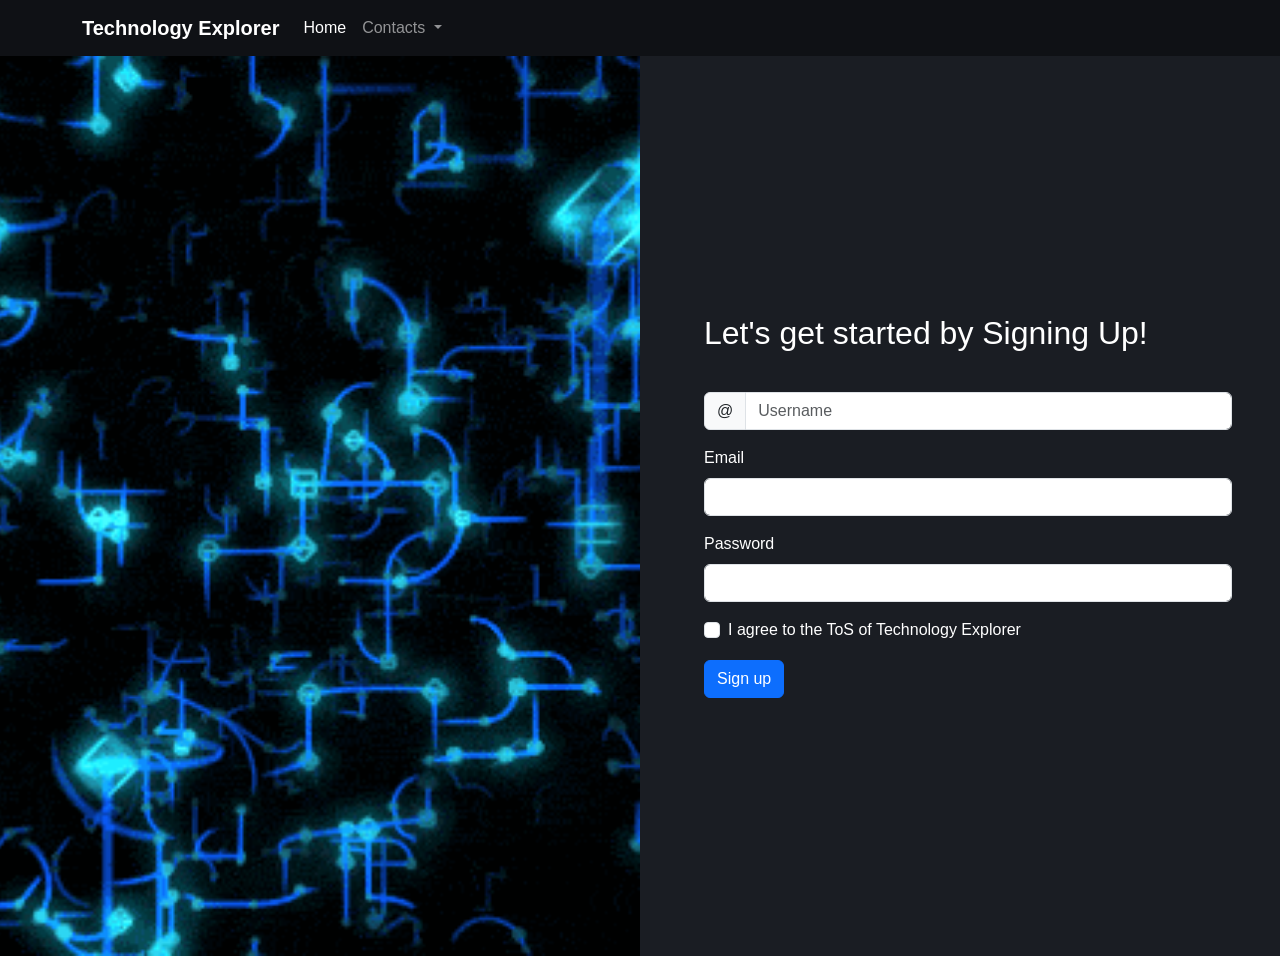
==== commit 36940f09: "dang ky" ====
--- a/index.html
+++ b/index.html
@@ -4,76 +4,26 @@
 <head>
     <meta charset="UTF-8">
     <meta name="viewport" content="width=device-width, initial-scale=1.0">
-    <title>Technology Explorer</title>
-    <link href="https://cdn.jsdelivr.net/npm/bootstrap@5.3.8/dist/css/bootstrap.min.css" rel="stylesheet">
+    <title>Register</title>
+    <link rel="stylesheet" href="style2.css">
+    <link href="https://cdn.jsdelivr.net/npm/bootstrap@5.3.8/dist/css/bootstrap.min.css" rel="stylesheet"
+        integrity="sha384-sRIl4kxILFvY47J16cr9ZwB07vP4J8+LH7qKQnuqkuIAvNWLzeN8tE5YBujZqJLB" crossorigin="anonymous">
+
     <style>
         * {
             font-family: 'Segoe UI', Tahoma, Geneva, Verdana, sans-serif;
-        }
-
-        .carousel-item {
-            height: 70vh;
-            min-height: 480px;
-        }
-
-        .carousel-item img {
-            height: 100%;
-            width: 100%;
-            object-fit: cover;
-            /*image will stretch without this*/
-            object-position: center;
-        }
-
-        .carousel-overlay {
-            position: absolute;
-            inset: 0;
-            /*sets top, right, bottom, and left to 0.*/
-            background: linear-gradient(to right, rgba(0, 0, 0, 0.8), rgba(0, 0, 0, 0.2));
-            /*Starts shadow at 0.8 trans -> 0.2 trans, from left to right*/
-        }
-
-        .carousel-caption {
-            position: absolute;
-            top: 50%;
-            left: 10%;
-            right: 10%;
-            transform: translateY(-50%);
-            /*moves the element UP by 50% of its own height.*/
-            text-align: left;
-            z-index: 2;
-            /* Higher z-index -> appears on top.*/
-            max-width: 640px;
-        }
-
-        .section-padding {
-            padding: 64px 0;
-        }
-
-        .card-img-top {
-            height: 220px;
-            object-fit: cover;
         }
 
         .bg-dark-tech {
             background-color: #0f1115;
         }
 
-        .text-muted-light {
-            color: #a9b3c1;
-            /*custom light gray color for footer text.*/
+        body {
+            background-color: #0f1115;
         }
 
-        .carousel-item {
-            height: 60vh;
-            min-height: 420px;
-        }
-
-        .carousel-caption h2 {
-            font-size: 28px;
-        }
-
-        .carousel-caption p {
-            font-size: 16px;
+        .bg-dark-secondary {
+            background-color: #1a1d23;
         }
     </style>
 </head>
@@ -95,382 +45,71 @@
             </button>
 
             <div class="collapse navbar-collapse" id="navbarSupportedContent">
-                <ul class="navbar-nav me-auto mb-2 mb-lg-0">
+                <ul class="navbar-nav d-flex w-100">
                     <li class="nav-item">
                         <a class="nav-link active" aria-current="page" href="#">Home</a>
-                    </li>
-
-                    <li class="nav-item">
-                        <a class="nav-link" href="#trending">Trending</a>
-                        <!--href="#trending" -> go to trending part-->
-                    </li>
-
-                    <li class="nav-item">
-                        <a class="nav-link" href="#news">News</a>
                     </li>
 
                     <li class="nav-item dropdown">
                         <a class="nav-link dropdown-toggle" href="#" role="button" data-bs-toggle="dropdown"
                             aria-expanded="false">
-                            Explore
+                            Contacts
                         </a>
                         <ul class="dropdown-menu">
-                            <li><a class="dropdown-item" href="#trending">Artificial Intelligence</a></li>
-                            <li><a class="dropdown-item" href="#trending">Cloud Computing</a></li>
-                            <li><a class="dropdown-item" href="#trending">Robotics</a></li>
-                            <li><a class="dropdown-item" href="#trending">Quantum Computing</a></li>
+                            <li><a class="dropdown-item" href="#">Youtube</a></li>
+                            <li><a class="dropdown-item" href="#">Instagram</a></li>
                         </ul>
                     </li>
                 </ul>
-
-                <form class="d-flex" role="search">
-                    <input class="form-control me-2 bg-dark text-white border-0 border-bottom" type="search"
-                        placeholder="Search tech..." aria-label="Search">
-                    <button class="btn btn-primary" type="submit">Search</button>
-                </form>
             </div>
         </div>
     </nav>
 
-    <div id="techCarousel" class="carousel slide" data-bs-ride="carousel">
-        <div class="carousel-inner">
-            <div class="carousel-item active">
-                <div class="carousel-overlay"></div>
-                <img src="https://images.unsplash.com/photo-1677442136019-21780ecad995?q=80&w=1932&auto=format&fit=crop&ixlib=rb-4.1.0&ixid=M3wxMjA3fDB8MHxwaG90by1wYWdlfHx8fGVufDB8fHx8fA%3D%3D"
-                    alt="Artificial Intelligence">
-
-                <div class="carousel-caption">
-                    <h2 class="fw-bold display-6">Artificial Intelligence</h2>
-                    <p class="mt-3 mb-4">
-                        From generative models to real-world automation, AI is reshaping how we work, build and solve
-                        problems.
-                    </p>
-
-                    <a href="#trending" class="btn btn-primary px-4 py-2">Read More</a>
-                </div>
+    <div class="container-fluid min-vh-100">
+        <div class="row min-vh-100">
+            <div class="col-md-6 order-last bg-dark-secondary d-flex align-items-center justify-content-end p-5">
+                <form class="row g-3 w-100 ms-auto">
+                    <div class="col-12">
+                        <h2 class="text-white mb-4">Let's get started by Signing Up!</h2>
+                    </div>
+                    <div class="col-12">
+                        <label class="visually-hidden" for="autoSizingInputGroup">Username</label>
+                        <div class="input-group">
+                            <div class="input-group-text">@</div>
+                            <input type="text" class="form-control" id="username" placeholder="Username">
+                        </div>
+                    </div>
+                    <div class="col-12">
+                        <label for="inputEmail4" class="form-label text-white">Email</label>
+                        <input type="email" class="form-control" id="inputEmail4">
+                    </div>
+                    <div class="col-12">
+                        <label for="inputPassword4" class="form-label text-white">Password</label>
+                        <input type="password" class="form-control" id="inputPassword4">
+                    </div>
+                    <div class="col-12">
+                        <div class="form-check">
+                            <input class="form-check-input" type="checkbox" id="gridCheck">
+                            <label class="form-check-label text-white" for="gridCheck">
+                                I agree to the ToS of Technology Explorer
+                            </label>
+                        </div>
+                    </div>
+                    <div class="col-12">
+                        <button type="submit" class="btn btn-primary">Sign up</button>
+                    </div>
+                </form>
             </div>
-
-            <div class="carousel-item">
-                <div class="carousel-overlay"></div>
-                <img src="https://images.unsplash.com/photo-1635070041078-e363dbe005cb?q=80&w=2070&auto=format&fit=crop&ixlib=rb-4.1.0&ixid=M3wxMjA3fDB8MHxwaG90by1wYWdlfHx8fGVufDB8fHx8fA%3D%3D"
-                    alt="Quantum Computing">
-                <div class="carousel-caption">
-                    <h2 class="fw-bold display-6">Quantum Computing</h2>
-                    <p class="mt-3 mb-4">
-                        A new era of computing is on the horizon, built to tackle problems classical systems can't.
-                    </p>
-                    <a href="#trending" class="btn btn-primary px-4 py-2">Read More</a>
-                </div>
-            </div>
-
-            <div class="carousel-item">
-                <div class="carousel-overlay"></div>
-                <img src="https://tse3.mm.bing.net/th/id/OIP.7X_3R502UFDMHJTfJCNj-gHaEK?r=0&rs=1&pid=ImgDetMain&o=7&rm=3"
-                    alt="Robotics">
-                <div class="carousel-caption">
-                    <h2 class="fw-bold display-6">Robotics & Automation</h2>
-                    <p class="mt-3 mb-4">
-                        Smarter machines are helping industries move faster, safer and more efficiently than ever
-                        before.
-                    </p>
-                    <a href="#trending" class="btn btn-primary px-4 py-2">Read More</a>
-                </div>
+            <div class="col-md-6 p-0">
+                <img src="/Register/img/background3.gif" alt="Tech Explorer" class="w-100 h-100 object-fit-cover">
             </div>
         </div>
-
-        <button class="carousel-control-prev" type="button" data-bs-target="#techCarousel" data-bs-slide="prev">
-            <span class="carousel-control-prev-icon" aria-hidden="true"></span>
-            <span class="visually-hidden">Previous</span>
-        </button>
-
-        <button class="carousel-control-next" type="button" data-bs-target="#techCarousel" data-bs-slide="next">
-            <span class="carousel-control-next-icon" aria-hidden="true"></span>
-            <span class="visually-hidden">Next</span>
-        </button>
     </div>
 
-    <section id="trending" class="section-padding bg-light">
-        <div class="container">
-
-            <div class="mb-5">
-                <h2 class="fw-bold">Trending Technologies</h2>
-                <p class="text-muted mb-0">The innovations shaping the world right now</p>
-            </div>
-
-            <div class="row g-4">
-
-                <div class="col-12 col-md-6 col-lg-3">
-                    <div class="card h-100 border-0 shadow-sm">
-                        <img src="https://tse4.mm.bing.net/th/id/OIP.AUTrbjzBq8rpKgH5YDznbAHaEK?r=0&rs=1&pid=ImgDetMain&o=7&rm=3"
-                            class="card-img-top" alt="Artificial Intelligence">
-                        <div class="card-body d-flex flex-column">
-                            <h5 class="card-title fw-semibold">Artificial Intelligence</h5>
-                            <p class="card-text text-muted">
-                                Wondering what’s happening in the AI world? Here are the latest AI breakthroughs and
-                                news that are shaping the world around us!
-                            </p>
-                            <a href="https://www.crescendo.ai/news/latest-ai-news-and-updates"
-                                class="btn btn-outline-primary mt-auto align-self-start">Explore AI</a>
-                        </div>
-                    </div>
-                </div>
-
-                <div class="col-12 col-md-6 col-lg-3">
-                    <div class="card h-100 border-0 shadow-sm">
-                        <img src="https://encrypted-tbn0.gstatic.com/images?q=tbn:ANd9GcRYUytyQgMm3KzVTGb_nZ5KayHRBo7Mnw_5k4bYDZjKAKtHzlSgUD7B3kQ&s=10"
-                            class="card-img-top" alt="Cloud Computing">
-                        <div class="card-body d-flex flex-column">
-                            <h5 class="card-title fw-semibold">Cloud Computing</h5>
-                            <p class="card-text text-muted">
-                                Cloud computing is the on-demand availability of computing resources (such as storage
-                                and infrastructure), as services over the internet.
-                            </p>
-                            <a href="https://cloud.google.com/learn/what-is-cloud-computing"
-                                class="btn btn-outline-primary mt-auto align-self-start">Explore Cloud</a>
-                        </div>
-                    </div>
-                </div>
-
-                <div class="col-12 col-md-6 col-lg-3">
-                    <div class="card h-100 border-0 shadow-sm">
-                        <img src="https://images.unsplash.com/photo-1518314916381-77a37c2a49ae?q=80&w=2071&auto=format&fit=crop&ixlib=rb-4.1.0&ixid=M3wxMjA3fDB8MHxwaG90by1wYWdlfHx8fGVufDB8fHx8fA%3D%3D"
-                            class="card-img-top" alt="Robotics">
-                        <div class="card-body d-flex flex-column">
-                            <h5 class="card-title fw-semibold">Robotics</h5>
-                            <p class="card-text text-muted">
-                                First robot surgeries carried out at city hospital. The first robot-assisted surgeries
-                                using 3D vision have been carried out at a city's hospital.
-                            </p>
-                            <a href="https://www.bbc.com/news/articles/cr7k55073k3o"
-                                class="btn btn-outline-primary mt-auto align-self-start">Explore Robotics</a>
-                        </div>
-                    </div>
-                </div>
-
-                <div class="col-12 col-md-6 col-lg-3">
-                    <div class="card h-100 border-0 shadow-sm">
-                        <img src="https://images.unsplash.com/photo-1639815188546-c43c240ff4df?q=80&w=1932&auto=format&fit=crop&ixlib=rb-4.1.0&ixid=M3wxMjA3fDB8MHxwaG90by1wYWdlfHx8fGVufDB8fHx8fA%3D%3D"
-                            class="card-img-top" alt="Quantum Computing">
-                        <div class="card-body d-flex flex-column">
-                            <h5 class="card-title fw-semibold">Quantum Computing</h5>
-                            <p class="card-text text-muted">
-                                Quantum computing is a field of computer science and engineering that uses
-                                principles from quantum mechanics to process information at top speeds.
-                            </p>
-                            <a href="https://www.ibm.com/think/topics/quantum-computing"
-                                class="btn btn-outline-primary mt-auto align-self-start">Explore Quantum</a>
-                        </div>
-                    </div>
-                </div>
-            </div>
-        </div>
-    </section>
-
-    <section id="news" class="section-padding">
-        <div class="container">
-            <div class="mb-5">
-                <h2 class="fw-bold">Latest Tech News</h2>
-                <p class="text-muted mb-0">Stay up to speed with what's breaking in tech</p>
-            </div>
-
-            <div class="row g-4">
-                <div class="col-12 col-lg-6">
-
-                    <div class="card h-100 border-0 shadow-sm"> 
-                        <div class="row g-0 h-100">
-                            <div class="col-md-5">
-                                <img src="https://images.unsplash.com/photo-1550751827-4bd374c3f58b?q=80&w=2070&auto=format&fit=crop&ixlib=rb-4.1.0&ixid=M3wxMjA3fDB8MHxwaG90by1wYWdlfHx8fGVufDB8fHx8fA%3D%3D"
-                                    class="img-fluid h-100 w-100" style="object-fit: cover;" alt="Semiconductors">
-                            </div>
-
-                            <div class="col-md-7">
-                                <div class="card-body">
-                                    <span class="text-primary small fw-semibold">HARDWARE</span>
-                                    <a class="card-title h5 mt-2 d-block text-dark text-decoration-none"
-                                        href="https://www.schott.com/en-gb/solutions-magazine/semicon/future-tech-built-on-glass">What
-                                        glass-based chips mean for the devices of tomorrow</a>
-                                    <p class="card-text text-muted">
-                                        As AI workloads grow, glass-core substrates enable smaller, more capable, and
-                                        more responsive devices, paving the way for innovations in health, mobility, and
-                                        connectivity.
-                                    </p>
-                                </div>
-                            </div>
-                        </div>
-                    </div>
-                </div>
-
-                <div class="col-12 col-lg-6">
-                    <div class="card h-100 border-0 shadow-sm">
-                        <div class="row g-0 h-100">
-                            <div class="col-md-5">
-                                <img src="https://images.unsplash.com/photo-1516110833967-0b5716ca1387?q=80&w=1974&auto=format&fit=crop&ixlib=rb-4.1.0&ixid=M3wxMjA3fDB8MHxwaG90by1wYWdlfHx8fGVufDB8fHx8fA%3D%3D"
-                                    class="img-fluid h-100 w-100" style="object-fit: cover;" alt="AI models">
-                            </div>
-                            <div class="col-md-7">
-                                <div class="card-body">
-                                    <span class="text-primary small fw-semibold">AI</span>
-                                    <a class="card-title h5 mt-2 d-block text-dark text-decoration-none"
-                                        href="https://www.okoone.com/spark/product-design-research/why-smaller-ai-models-are-winning-big/">Why
-                                        smaller AI models are winning big</a>
-                                    <p class="card-text text-muted">
-                                        Efficient models are bringing powerful AI to more devices with less compute.
-                                    </p>
-                                </div>
-                            </div>
-                        </div>
-                    </div>
-                </div>
-
-                <div class="col-12 col-lg-6">
-                    <div class="card h-100 border-0 shadow-sm">
-                        <div class="row g-0 h-100">
-                            <div class="col-md-5">
-                                <img src="https://images.unsplash.com/photo-1614064641938-3bbee52942c7?q=80&w=2070&auto=format&fit=crop&ixlib=rb-4.1.0&ixid=M3wxMjA3fDB8MHxwaG90by1wYWdlfHx8fGVufDB8fHx8fA%3D%3D"
-                                    class="img-fluid h-100 w-100" style="object-fit: cover;" alt="Clean energy">
-                            </div>
-                            <div class="col-md-7">
-                                <div class="card-body">
-                                    <span class="text-primary small fw-semibold">CLIMATE TECH</span>
-                                    <a class="card-title h5 mt-2 d-block text-dark text-decoration-none"
-                                        href="https://www.indrastra.com/2026/07/building-smarter-grids-mit-study-shows.html">MIT
-                                        Study Shows Why Renewable Energy Location Matters</a>
-                                    <p class="card-text text-muted">
-                                        With climate change intensifying and electricity demand rising, the challenge
-                                        facing modern power systems extends beyond deploying more renewable energy.
-                                    </p>
-                                </div>
-                            </div>
-                        </div>
-                    </div>
-                </div>
-
-                <div class="col-12 col-lg-6">
-                    <div class="card h-100 border-0 shadow-sm">
-                        <div class="row g-0 h-100">
-                            <div class="col-md-5">
-                                <img src="https://images.unsplash.com/photo-1558494949-ef010cbdcc31?q=80&w=2034&auto=format&fit=crop&ixlib=rb-4.1.0&ixid=M3wxMjA3fDB8MHxwaG90by1wYWdlfHx8fGVufDB8fHx8fA%3D%3D"
-                                    class="img-fluid h-100 w-100" style="object-fit: cover;" alt="Connectivity">
-                            </div>
-                            <div class="col-md-7">
-                                <div class="card-body">
-                                    <span class="text-primary small fw-semibold">CONNECTIVITY</span>
-                                    <a class="card-title h5 mt-2 d-block text-dark text-decoration-none"
-                                        href="https://flo.net/blog/private-and-dedicated-networks-the-key-to-stable-and-fast-business-connectivity/">The
-                                        Key to Stable and Fast Business Connectivity</a>
-                                    <p class="card-text text-muted">
-                                        In an increasingly digital and competitive business environment, connectivity
-                                        has become a strategic pillar.
-                                    </p>
-                                </div>
-                            </div>
-                        </div>
-                    </div>
-                </div>
-            </div>
-        </div>
-    </section>
-
-    <section class="section-padding bg-light">
-        <div class="container">
-            <div class="row align-items-center g-5">
-                <div class="col-12 col-lg-6">
-                    <h2 class="fw-bold mb-4">Why explore technology?</h2>
-                    <p class="text-muted mb-4">
-                        Technology isn't just about gadgets. It's about solving real problems, building new ideas, and
-                        understanding
-                        the changes shaping our future.
-                    </p>
-                    <div class="d-flex flex-column gap-3">
-                        <div class="d-flex gap-3">
-                            <div>
-                                <h5 class="fw-semibold mb-1">Stay informed</h5>
-                                <p class="text-muted mb-0">Cut through the noise and keep up with developments that
-                                    actually matter.</p>
-                            </div>
-                        </div>
-
-                        <div class="d-flex gap-3">
-                            <div>
-                                <h5 class="fw-semibold mb-1">Think ahead</h5>
-                                <p class="text-muted mb-0">Understand emerging trends to spot opportunities early.</p>
-                            </div>
-                        </div>
-
-                        <div class="d-flex gap-3">
-                            <div>
-                                <h5 class="fw-semibold mb-1">Build with confidence</h5>
-                                <p class="text-muted mb-0">Learn the tools and ideas behind the products shaping
-                                    tomorrow.</p>
-                            </div>
-                        </div>
-                    </div>
-                </div>
-
-                <div class="col-12 col-lg-6">
-                    <img src="https://images.unsplash.com/photo-1581091226825-a6a2a5aee158?q=80&w=2070&auto=format&fit=crop&ixlib=rb-4.1.0&ixid=M3wxMjA3fDB8MHxwaG90by1wYWdlfHx8fGVufDB8fHx8fA%3D%3D"
-                        class="img-fluid w-100" alt="Technology workspace"
-                        style="object-fit: cover; height: 100%; min-height: 360px;">
-                </div>
-            </div>
-        </div>
-    </section>
-
-    <footer class="bg-dark-tech text-white py-5">
-
-        <div class="container">
-            <div class="row g-4">
-                <div class="col-12 col-lg-4">
-                    <h5 class="fw-semibold mb-3">Technology Explorer</h5>
-
-                    <p class="text-muted-light mb-0">
-                        Your space to explore, understand and stay updated on the technologies shaping our world.
-                    </p>
-                </div>
-
-                <div class="col-6 col-md-4 col-lg-2">
-                    <h6 class="fw-semibold mb-3">Explore</h6>
-                    <ul class="list-unstyled">
-                        <li class="mb-2"><a href="#trending" class="text-muted-light text-decoration-none">AI</a></li>
-                        <li class="mb-2"><a href="#trending" class="text-muted-light text-decoration-none">Cloud</a>
-                        </li>
-                        <li class="mb-2"><a href="#trending" class="text-muted-light text-decoration-none">Robotics</a>
-                        </li>
-                        <li class="mb-2"><a href="#trending" class="text-muted-light text-decoration-none">Quantum</a>
-                        </li>
-                    </ul>
-                </div>
-
-                <div class="col-6 col-md-4 col-lg-2">
-
-                    <h6 class="fw-semibold mb-3">Company</h6>
-                    <ul class="list-unstyled">
-                        <li class="mb-2"><a href="#" class="text-muted-light text-decoration-none">About</a></li>
-                        <li class="mb-2"><a href="#news" class="text-muted-light text-decoration-none">News</a></li>
-                        <li class="mb-2"><a href="#" class="text-muted-light text-decoration-none">Contact</a></li>
-                    </ul>
-                </div>
-
-                <div class="col-12 col-md-4 col-lg-4">
-
-                    <h6 class="fw-semibold mb-3">Stay in the loop</h6>
-                    <p class="text-muted-light mb-3">Get a short digest of the latest tech news, straight to your inbox.
-                    </p>
-
-                    <form class="d-flex">
-                        <input type="email" class="form-control bg-dark text-white border-0 border-bottom me-2"
-                            placeholder="Enter your email">
-                        <button class="btn btn-primary" type="submit">Subscribe</button>
-                    </form>
-                </div>
-            </div>
-
-            <hr class="border-secondary mt-4 mb-4">
-
-            <p class="text-muted-light mb-0 text-center">&copy; 2025 Technology Explorer, Doan.</p>
-        </div>
-    </footer>
-    <script src="https://cdn.jsdelivr.net/npm/bootstrap@5.3.8/dist/js/bootstrap.bundle.min.js"></script>
+    <script src="app.js"></script>
+    <script src="https://cdn.jsdelivr.net/npm/bootstrap@5.3.8/dist/js/bootstrap.bundle.min.js"
+        integrity="sha384-FKyoEForCGlyvwx9Hj09JcYn3nv7wiPVlz7YYwJrWVcXK/BmnVDxM+D2scQbITxI"
+        crossorigin="anonymous"></script>
 </body>
 
 </html>
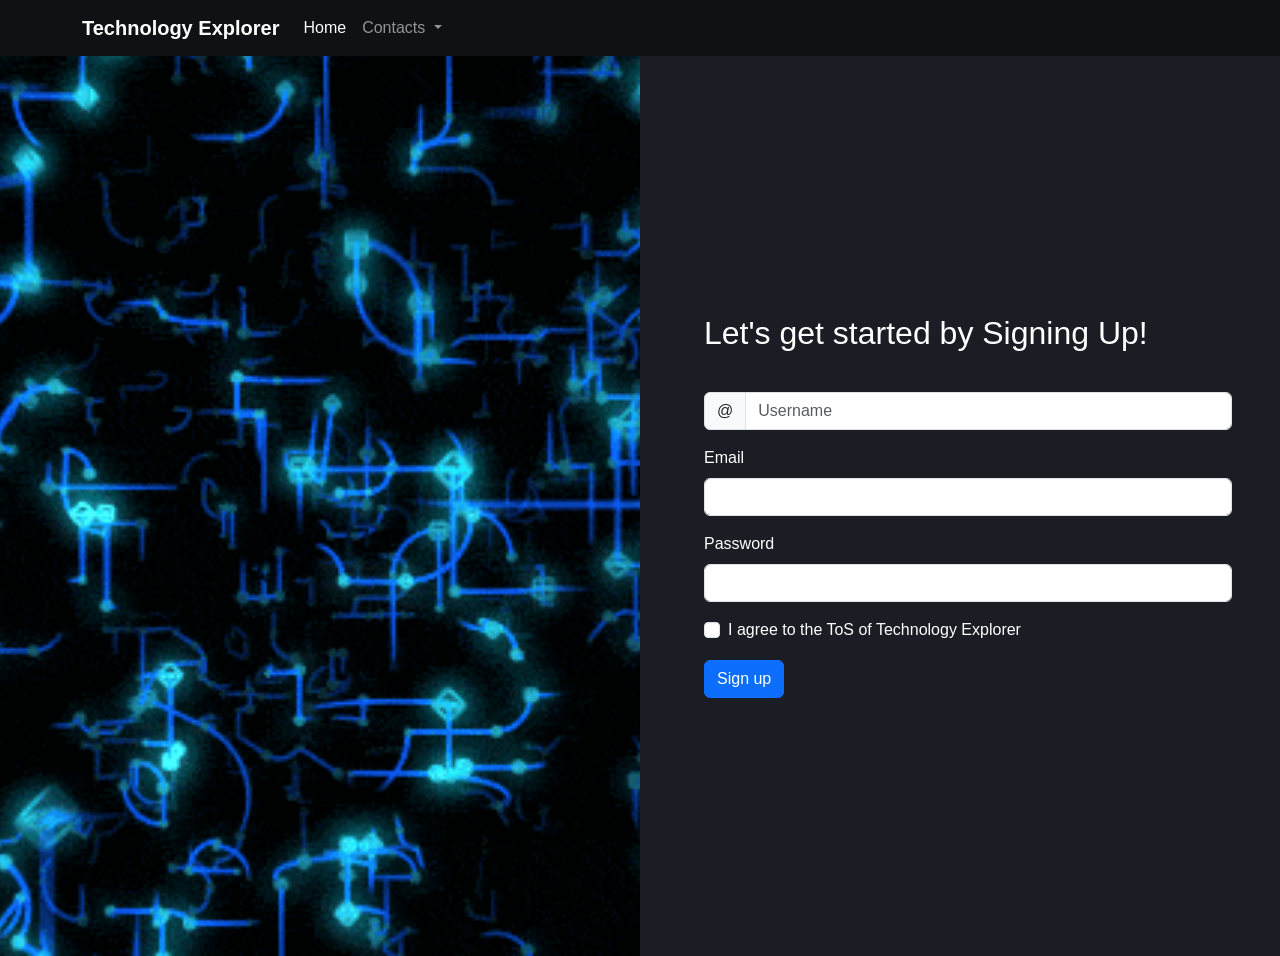
==== commit 587b55c1: "new" ====
--- a/index.html
+++ b/index.html
@@ -101,7 +101,7 @@
                 </form>
             </div>
             <div class="col-md-6 p-0">
-                <img src="/Register/img/background3.gif" alt="Tech Explorer" class="w-100 h-100 object-fit-cover">
+                <img src="/img/background3.gif" alt="Tech Explorer" class="w-100 h-100 object-fit-cover">
             </div>
         </div>
     </div>
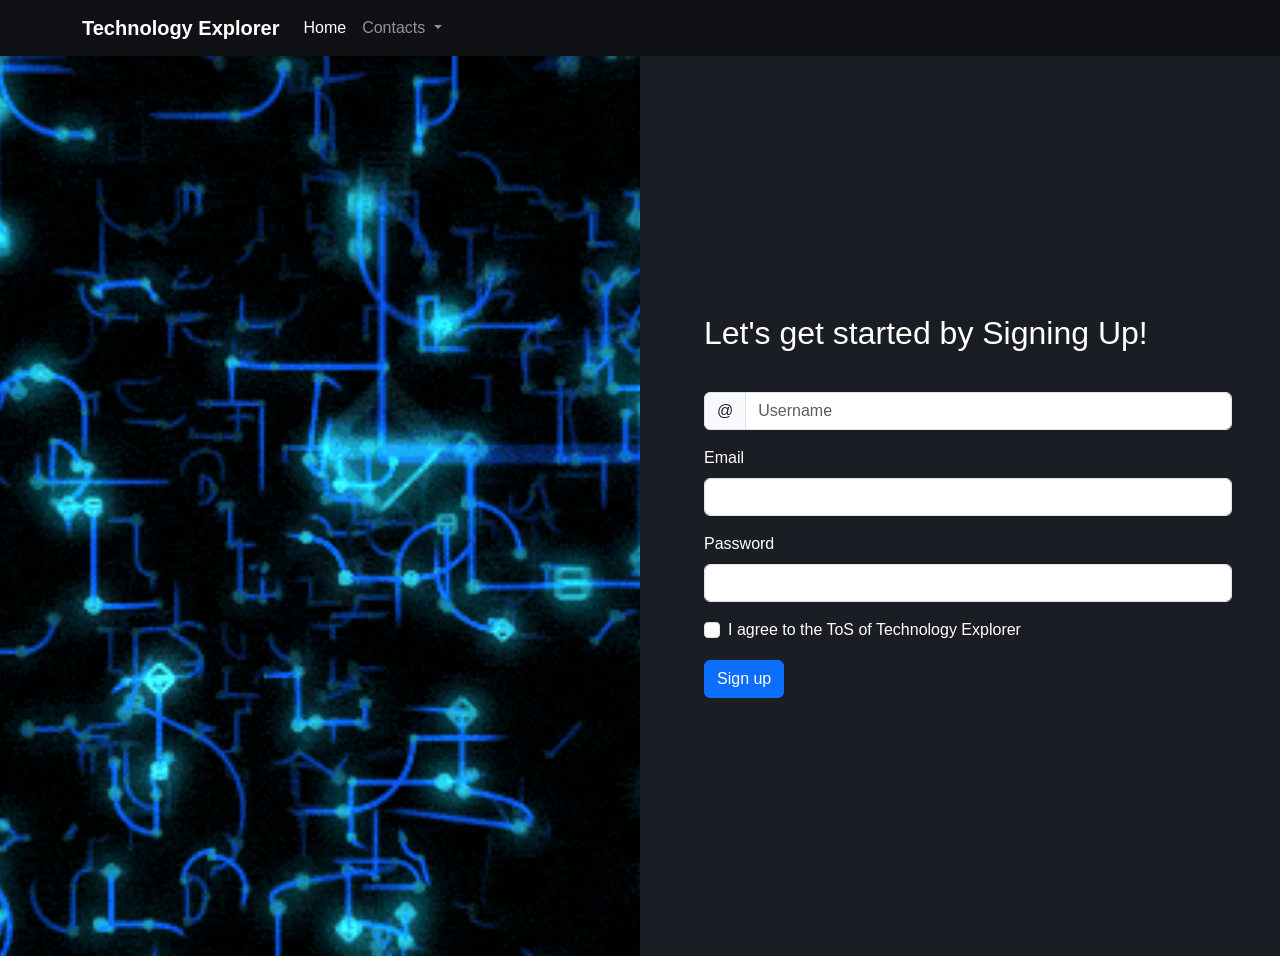
==== commit 7670f27f: "new" ====
--- a/index.html
+++ b/index.html
@@ -101,7 +101,7 @@
                 </form>
             </div>
             <div class="col-md-6 p-0">
-                <img src="/img/background3.gif" alt="Tech Explorer" class="w-100 h-100 object-fit-cover">
+                <img src="img/background3.gif" alt="Tech Explorer" class="w-100 h-100 object-fit-cover">
             </div>
         </div>
     </div>
